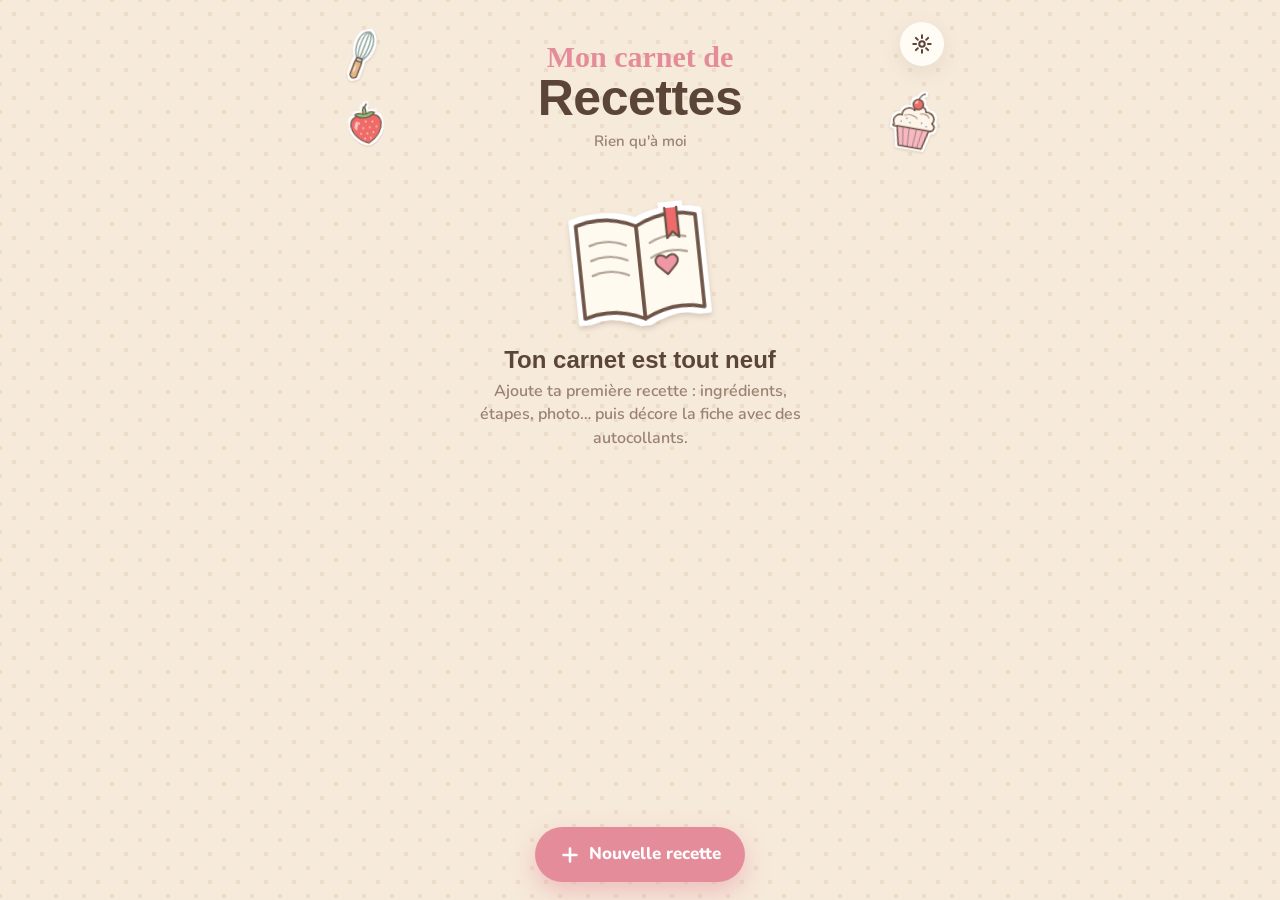
==== recettes/index.html @ 8bcc9b15 "Carnet de recettes : nouvelle appli avec fiches à décorer d'autocollants et export PNG - Appli sépar" ====
<!doctype html>
<html lang="fr">
<head>
  <meta charset="utf-8">
  <meta name="viewport" content="width=device-width, initial-scale=1, maximum-scale=1, user-scalable=no, viewport-fit=cover">
  <title>Mes recettes</title>
  <meta name="description" content="Mon carnet de recettes personnel, à décorer d'autocollants et à partager.">
  <meta name="theme-color" content="#F6EADB">
  <meta name="color-scheme" content="light">
  <meta name="apple-mobile-web-app-capable" content="yes">
  <meta name="mobile-web-app-capable" content="yes">
  <meta name="apple-mobile-web-app-status-bar-style" content="default">
  <meta name="apple-mobile-web-app-title" content="Recettes">
  <link rel="manifest" href="manifest.json">
  <link rel="icon" type="image/png" sizes="192x192" href="icons/icon-192.png">
  <link rel="apple-touch-icon" href="icons/apple-touch-icon.png">
  <link rel="preload" href="fonts/fredoka.woff2" as="font" type="font/woff2" crossorigin>
  <link rel="preload" href="fonts/nunito.woff2" as="font" type="font/woff2" crossorigin>
  <link rel="stylesheet" href="styles.css">
</head>
<body>
  <main id="screen" class="screen"></main>

  <div id="sheet-backdrop" class="sheet-backdrop" hidden></div>
  <section id="sheet" class="sheet" role="dialog" aria-modal="true" hidden></section>
  <div id="toast" class="toast" role="status" hidden></div>

  <script src="stickers.js"></script>
  <script src="card.js"></script>
  <script src="app.js"></script>
</body>
</html>
---- recettes/styles.css ----
@font-face { font-family: "Fredoka"; src: url("fonts/fredoka.woff2") format("woff2"); font-weight: 300 700; font-display: swap; }
@font-face { font-family: "Caveat"; src: url("fonts/caveat.woff2") format("woff2"); font-weight: 400 700; font-display: swap; }
@font-face { font-family: "Nunito"; src: url("fonts/nunito.woff2") format("woff2"); font-weight: 200 1000; font-display: swap; }

:root {
  --bg: #F6EADB;
  --dot: #EDDCC6;
  --paper: #FFFCF6;
  --ink: #5B4438;
  --muted: #9A8172;
  --line: #EEDFCD;
  --pink: #E58C9A;
  --pink-soft: #FBE3E6;
  --sage: #9DBA8A;
  --butter: #F9E08E;
  --danger: #D9534F;
  --radius: 22px;
  --shadow: 0 6px 20px rgba(110, 84, 70, .10);
  --safe-b: env(safe-area-inset-bottom, 0px);
  --safe-t: env(safe-area-inset-top, 0px);
}

* { box-sizing: border-box; -webkit-tap-highlight-color: transparent; }
html { -webkit-text-size-adjust: 100%; }
body {
  margin: 0; min-height: 100vh; color: var(--ink);
  font: 600 16px/1.45 Nunito, system-ui, sans-serif;
  background-color: var(--bg);
  background-image: radial-gradient(var(--dot) 2.2px, transparent 2.6px), radial-gradient(var(--dot) 2.2px, transparent 2.6px);
  background-size: 28px 28px; background-position: 0 0, 14px 14px;
  overscroll-behavior-y: none;
}
button, input, select, textarea { font: inherit; color: inherit; }
button { cursor: pointer; }
a { color: inherit; text-decoration: none; }
svg { display: block; }
.screen { max-width: 640px; margin: 0 auto; padding: calc(var(--safe-t) + 8px) 16px calc(var(--safe-b) + 110px); }

/* ---------- boutons ---------- */
.icon-btn {
  width: 44px; height: 44px; border-radius: 50%; border: 0; background: var(--paper);
  display: grid; place-items: center; box-shadow: var(--shadow); flex: none;
}
.icon-btn svg, .btn svg, .act svg, .fab svg, .pill svg, .row-btns svg, .deco-tools svg, .round svg {
  width: 22px; height: 22px; fill: none; stroke: currentColor; stroke-width: 2.2; stroke-linecap: round; stroke-linejoin: round;
}
.icon-btn.ghost { visibility: hidden; }
.icon-btn.fav-on { color: var(--pink); }
.icon-btn.fav-on svg { fill: var(--pink); }

.btn {
  display: inline-flex; align-items: center; justify-content: center; gap: 8px;
  padding: 12px 18px; border-radius: 999px; border: 2px solid var(--line); background: var(--paper);
  font-weight: 800; color: var(--ink);
}
.btn.small { padding: 8px 14px; font-size: 15px; }
.btn.small svg { width: 18px; height: 18px; }
.btn.primary { background: var(--pink); border-color: var(--pink); color: #fff; box-shadow: 0 6px 16px rgba(229, 140, 154, .35); }
.btn.big { width: 100%; padding: 15px 20px; font-size: 17px; }
.btn.ghost { border-style: dashed; background: transparent; }
.btn.danger-ghost { width: 100%; background: transparent; border: 2px dashed #EBC2BC; color: var(--danger); margin-top: 6px; }
.btn:disabled { opacity: .5; }

/* ---------- accueil ---------- */
.hero { position: relative; text-align: center; padding: 34px 0 18px; }
.hero-small { margin: 0; font: 700 30px/1 Caveat, cursive; color: var(--pink); }
.hero-title { margin: 0; font: 600 50px/1.05 Fredoka, sans-serif; letter-spacing: -.5px; }
.hero-count { margin: 6px 0 0; color: var(--muted); font-size: 15px; }
.hero-stk { position: absolute; width: 74px; pointer-events: none; }
.hero-stk.s1 { left: -4px; top: 18px; transform: rotate(-14deg); width: 58px; }
.hero-stk.s2 { right: -2px; top: 82px; transform: rotate(10deg); width: 64px; }
.hero-stk.s3 { left: 6px; top: 92px; transform: rotate(-8deg); width: 48px; }
.hero-gear { position: absolute; right: 0; top: 14px; }

.search {
  display: flex; align-items: center; gap: 10px; background: var(--paper); border-radius: 999px;
  padding: 0 18px; box-shadow: var(--shadow); margin: 6px 0 12px;
}
.search svg { width: 20px; height: 20px; fill: none; stroke: var(--muted); stroke-width: 2.2; stroke-linecap: round; flex: none; }
.search input[type=search] { flex: 1; border: 0; background: transparent; outline: 0; padding: 14px 0; font-size: 16px; min-width: 0; border-radius: 0; -webkit-appearance: none; appearance: none; }

.chips { display: flex; gap: 8px; overflow-x: auto; padding: 2px 16px 10px; margin: 0 -16px; scrollbar-width: none; }
.chips::-webkit-scrollbar { display: none; }
.chip { flex: none; border: 2px solid var(--line); background: var(--paper); padding: 7px 15px; border-radius: 999px; font-weight: 800; font-size: 14px; color: var(--muted); }
.chip.on { background: var(--ink); border-color: var(--ink); color: #fff; }

.grid { display: grid; grid-template-columns: 1fr 1fr; gap: 14px; margin-top: 6px; }
@media (min-width: 560px) { .grid { grid-template-columns: 1fr 1fr 1fr; } }
.grid-empty { grid-column: 1 / -1; text-align: center; color: var(--muted); padding: 30px 0; }
.rcard { position: relative; background: var(--paper); border-radius: var(--radius); box-shadow: var(--shadow); overflow: visible; display: flex; flex-direction: column; transition: transform .15s; }
.rcard:active { transform: scale(.97); }
.thumb { aspect-ratio: 1 / 1; border-radius: var(--radius) var(--radius) 0 0; overflow: hidden; background: var(--tbg);
  background-image: radial-gradient(rgba(255, 255, 255, .55) 2px, transparent 2.4px); background-size: 16px 16px; display: grid; place-items: center; }
.thumb img { width: 100%; height: 100%; object-fit: cover; }
.thumb-stk { width: 64%; transform: rotate(-6deg); }
.mini-stk { position: absolute; width: 46px; top: -10px; right: -8px; transform: rotate(12deg); }
.fav-dot { position: absolute; top: 8px; left: 8px; width: 30px; height: 30px; border-radius: 50%; background: rgba(255, 255, 255, .92); display: grid; place-items: center; }
.fav-dot svg { width: 17px; height: 17px; fill: var(--pink); stroke: var(--pink); stroke-width: 2; }
.rbody { padding: 10px 12px 13px; }
.rbody h3 { margin: 0; font: 600 16.5px/1.2 Fredoka, sans-serif; display: -webkit-box; -webkit-line-clamp: 2; -webkit-box-orient: vertical; overflow: hidden; }
.rbody p { margin: 5px 0 0; font-size: 13px; color: var(--muted); display: flex; align-items: center; gap: 4px; flex-wrap: wrap; }
.rbody p svg { width: 14px; height: 14px; fill: none; stroke: currentColor; stroke-width: 2.4; stroke-linecap: round; }

.empty { text-align: center; padding: 20px 10px 0; }
.empty-stk { width: 150px; margin: 0 auto 6px; transform: rotate(-6deg); }
.empty h2 { font: 600 24px Fredoka, sans-serif; margin: 6px 0; }
.empty p { color: var(--muted); max-width: 330px; margin: 0 auto; }

.fab-wrap { position: fixed; left: 0; right: 0; bottom: calc(var(--safe-b) + 18px); display: flex; justify-content: center; pointer-events: none; z-index: 5; }
.fab { pointer-events: auto; display: inline-flex; align-items: center; gap: 8px; background: var(--pink); color: #fff; padding: 15px 24px; border-radius: 999px; font-weight: 800; font-size: 17px; box-shadow: 0 10px 24px rgba(229, 140, 154, .45); }
.fab svg { stroke-width: 2.8; }

/* ---------- barre du haut ---------- */
.topbar { display: flex; align-items: center; gap: 8px; padding: 8px 0 14px; position: sticky; top: 0; z-index: 4; }
.topbar::before { content: ""; position: absolute; inset: calc(-1 * var(--safe-t) - 8px) -16px 0; background: linear-gradient(var(--bg) 70%, transparent); z-index: -1; }
.topbar-title { flex: 1; text-align: center; font: 600 18px Fredoka, sans-serif; white-space: nowrap; overflow: hidden; text-overflow: ellipsis; }

/* ---------- fiche ---------- */
.stage-wrap { margin: 0 -6px; }
.stage { position: relative; width: 100%; aspect-ratio: 1080 / 2400; border-radius: 26px; }
.fiche { width: 100%; height: 100%; display: block; border-radius: 26px; -webkit-touch-callout: default; }
.fiche:not([src]) { visibility: hidden; }
.fiche-loading { position: absolute; inset: 0; display: grid; place-items: center; border-radius: 26px; background: rgba(255, 252, 246, .6); }
.fiche-loading span, .spinner { width: 36px; height: 36px; border-radius: 50%; border: 4px solid var(--pink-soft); border-top-color: var(--pink); animation: spin .8s linear infinite; }
@keyframes spin { to { transform: rotate(360deg); } }
.layer { position: absolute; inset: 0; pointer-events: none; overflow: visible; }
.stk { position: absolute; aspect-ratio: 1 / 1; pointer-events: none; }
.stk svg { width: 100%; height: 100%; overflow: visible; }
.stage.deco .layer { pointer-events: auto; touch-action: pan-y; }
.stage.deco .stk { pointer-events: auto; touch-action: none; }
.stage.deco .stk.sel::after { content: ""; position: absolute; inset: -4%; border: 2.5px dashed var(--pink); border-radius: 18px; }

.actionbar {
  position: fixed; left: 50%; transform: translateX(-50%); bottom: calc(var(--safe-b) + 14px); z-index: 5;
  display: flex; gap: 6px; padding: 6px; background: var(--paper); border-radius: 999px; box-shadow: 0 10px 30px rgba(110, 84, 70, .22);
}
.act { display: flex; flex-direction: column; align-items: center; gap: 2px; border: 0; background: transparent; padding: 8px 16px; border-radius: 999px; font-size: 12.5px; font-weight: 800; color: var(--ink); }
.act.primary { background: var(--pink); color: #fff; padding: 8px 22px; }

/* ---------- panneau d'autocollants ---------- */
.deco-panel {
  position: fixed; left: 0; right: 0; bottom: 0; z-index: 6; background: var(--paper);
  border-radius: 26px 26px 0 0; box-shadow: 0 -10px 30px rgba(110, 84, 70, .18);
  padding: 10px 12px calc(var(--safe-b) + 8px); max-width: 640px; margin: 0 auto;
}
.deco-tools { position: absolute; left: 50%; bottom: calc(100% + 10px); transform: translate(-50%, 10px); opacity: 0; pointer-events: none;
  display: flex; gap: 2px; padding: 5px; background: var(--ink); border-radius: 999px; transition: .18s; box-shadow: 0 8px 20px rgba(0, 0, 0, .2); }
.deco-tools.show { opacity: 1; transform: translate(-50%, 0); pointer-events: auto; }
.deco-tools button { width: 38px; height: 38px; border: 0; border-radius: 50%; background: transparent; color: #fff; display: grid; place-items: center; }
.deco-tools button:active { background: rgba(255, 255, 255, .15); }
.deco-tools button.danger { color: #FFB4AE; }
.deco-tools svg { width: 20px; height: 20px; }
.deco-head { display: flex; align-items: center; gap: 8px; }
.deco-tabs { flex: 1; display: flex; gap: 6px; overflow-x: auto; scrollbar-width: none; padding: 2px 0 8px; }
.deco-tabs::-webkit-scrollbar { display: none; }
.deco-tabs button { flex: none; border: 0; background: var(--bg); padding: 7px 13px; border-radius: 999px; font-weight: 800; font-size: 13.5px; color: var(--muted); }
.deco-tabs button.on { background: var(--pink); color: #fff; }
.deco-done { flex: none; display: flex; align-items: center; gap: 4px; border: 0; background: var(--ink); color: #fff; padding: 7px 13px 7px 10px; border-radius: 999px; font-weight: 800; font-size: 13.5px; margin-bottom: 8px; }
.deco-done svg { width: 18px; height: 18px; fill: none; stroke: currentColor; stroke-width: 2.8; stroke-linecap: round; stroke-linejoin: round; }
.deco-grid { display: grid; grid-template-columns: repeat(5, 1fr); gap: 4px; height: min(31vh, 250px); overflow-y: auto; padding: 4px 2px; overscroll-behavior: contain; }
.deco-grid button { border: 0; background: transparent; padding: 6px; border-radius: 14px; aspect-ratio: 1 / 1; }
.deco-grid button:active { background: var(--bg); transform: scale(.92); }
.deco-grid svg { width: 100%; height: 100%; overflow: visible; }
.deco-hint { margin: 4px 0 0; font-size: 12px; color: var(--muted); text-align: center; }

/* ---------- formulaire ---------- */
.form { display: flex; flex-direction: column; gap: 14px; }
.card { background: var(--paper); border-radius: var(--radius); box-shadow: var(--shadow); padding: 16px; }
.card-title { margin: 0 0 12px; font: 600 20px Fredoka, sans-serif; }
.field { display: flex; flex-direction: column; gap: 5px; margin-bottom: 12px; min-width: 0; }
.field:last-child { margin-bottom: 0; }
.field > span { font-size: 13.5px; font-weight: 800; color: var(--muted); }
.field i { font-style: normal; font-weight: 600; }
input:not([type=file]), select, textarea {
  width: 100%; border: 2px solid var(--line); background: #fff; border-radius: 14px; padding: 11px 13px; font-size: 16px; font-weight: 700; outline: 0; min-width: 0;
}
input:focus, select:focus, textarea:focus { border-color: var(--pink); }
textarea { resize: none; line-height: 1.4; }
select { -webkit-appearance: none; appearance: none; background-image: linear-gradient(45deg, transparent 50%, var(--muted) 50%), linear-gradient(135deg, var(--muted) 50%, transparent 50%); background-position: calc(100% - 17px) 52%, calc(100% - 12px) 52%; background-size: 5px 5px; background-repeat: no-repeat; padding-right: 28px; }
.row2 { display: grid; grid-template-columns: 1fr 1fr; gap: 0 10px; }
.row2 .field { margin-bottom: 12px; }
.suffix { display: flex; align-items: center; border: 2px solid var(--line); border-radius: 14px; background: #fff; overflow: hidden; }
.suffix:focus-within { border-color: var(--pink); }
.suffix input { border: 0; border-radius: 0; padding-right: 4px; }
.suffix em { font-style: normal; color: var(--muted); padding: 0 12px 0 2px; font-weight: 800; }
.suffix select { border: 0; border-left: 2px solid var(--line); border-radius: 0; width: auto; flex: none; padding: 11px 26px 11px 10px; background-color: #FFFAF3; background-position: calc(100% - 15px) 52%, calc(100% - 10px) 52%; }
.seg { display: flex; border: 2px solid var(--line); border-radius: 14px; overflow: hidden; background: #fff; }
.seg button { flex: 1; border: 0; background: transparent; padding: 11px 2px; font-size: 13px; font-weight: 800; color: var(--muted); }
.seg button.on { background: var(--pink); color: #fff; }
.hint { font-size: 13px; color: var(--muted); margin: 4px 0 0; }
.hint:empty { display: none; }

.photo-card { padding: 8px; }
.photo-drop { display: block; cursor: pointer; }
#photo-view img { width: 100%; aspect-ratio: 4 / 3; object-fit: cover; border-radius: 16px; display: block; }
#photo-view { position: relative; }
.photo-empty { aspect-ratio: 16 / 9; border: 2.5px dashed var(--line); border-radius: 16px; display: flex; flex-direction: column; align-items: center; justify-content: center; gap: 2px; color: var(--muted); }
.photo-empty svg { width: 76px; height: 76px; }
.photo-empty b { color: var(--ink); font-size: 16px; }
.photo-empty span { font-size: 13px; }
.photo-actions { position: absolute; right: 10px; bottom: 10px; display: flex; gap: 8px; }
.pill { display: inline-flex; align-items: center; gap: 6px; border: 0; background: rgba(255, 255, 255, .92); padding: 8px 12px; border-radius: 999px; font-weight: 800; font-size: 14px; }
.pill svg { width: 17px; height: 17px; }

.ing { display: grid; grid-template-columns: 58px 70px 1fr auto; gap: 6px; align-items: center; margin-bottom: 8px; }
.ing .row-btns { display: grid; grid-template-columns: 22px 26px; grid-template-rows: 19px 19px; }
.ing .row-btns button { width: 22px; height: 19px; }
.ing .row-btns button[data-m=del] { grid-column: 2; grid-row: 1 / 3; width: 26px; height: 38px; }
.ing .row-btns button[data-m=up] { grid-column: 1; grid-row: 1; }
.ing .row-btns button[data-m=down] { grid-column: 1; grid-row: 2; }
.ing .row-btns svg { width: 15px; height: 15px; }
.ing input, .ing select { padding: 10px 9px; font-size: 16px; border-radius: 12px; }
.ing select { padding-right: 22px; background-position: calc(100% - 13px) 52%, calc(100% - 8px) 52%; }
.ing.sec { grid-template-columns: 1fr auto; }
.ing.sec input { font: 700 21px Caveat, cursive; color: var(--pink); background: var(--pink-soft); border-color: transparent; }
@media (max-width: 370px) { .ing { grid-template-columns: 52px 64px 1fr auto; } }
.row-btns { display: flex; }
.row-btns button { width: 28px; height: 38px; border: 0; background: transparent; color: var(--muted); display: grid; place-items: center; padding: 0; }
.row-btns button:disabled { opacity: .25; }
.row-btns svg { width: 17px; height: 17px; }
.add-row { display: flex; flex-wrap: wrap; gap: 8px; margin-top: 4px; }
.step { display: grid; grid-template-columns: 30px 1fr auto; gap: 8px; align-items: start; margin-bottom: 10px; }
.step-n { width: 30px; height: 30px; border-radius: 50%; background: var(--pink); color: #fff; display: grid; place-items: center; font: 600 15px Fredoka, sans-serif; margin-top: 8px; }
.step textarea { min-height: 48px; }
.step .row-btns { flex-direction: column; }
.step .row-btns button { height: 26px; }

.themes { display: grid; grid-template-columns: repeat(3, 1fr); gap: 8px; }
.themes button { border: 2px solid var(--line); background: #fff; border-radius: 14px; padding: 8px; display: flex; align-items: center; gap: 8px; font-weight: 800; font-size: 14px; }
.themes button span { width: 26px; height: 26px; border-radius: 50%; background: linear-gradient(135deg, var(--a) 50%, var(--b) 50%); flex: none; border: 2px solid #fff; box-shadow: 0 0 0 1px var(--line); }
.themes button.on { border-color: var(--pink); background: var(--pink-soft); }

.save-bar { position: sticky; bottom: calc(var(--safe-b) + 12px); z-index: 3; margin-top: 4px; }

/* ---------- feuille modale ---------- */
.sheet-backdrop { position: fixed; inset: 0; background: rgba(60, 40, 30, .35); z-index: 20; opacity: 0; transition: opacity .25s; }
.sheet-backdrop.open { opacity: 1; }
.sheet {
  position: fixed; left: 0; right: 0; bottom: 0; z-index: 21; max-width: 640px; margin: 0 auto;
  background: var(--paper); border-radius: 28px 28px 0 0; padding: 8px 18px calc(var(--safe-b) + 18px);
  max-height: 92vh; overflow-y: auto; transform: translateY(100%); transition: transform .26s cubic-bezier(.2, .8, .2, 1); overscroll-behavior: contain;
}
.sheet.open { transform: none; }
.sheet.full { top: 0; max-height: none; border-radius: 0; padding-top: calc(var(--safe-t) + 8px); }
.sheet-grip { width: 42px; height: 5px; border-radius: 3px; background: var(--line); margin: 2px auto 12px; }
.sheet.full .sheet-grip { display: none; }
.sheet-title { font: 600 22px Fredoka, sans-serif; margin: 0 0 12px; text-align: center; }
.sheet textarea { margin: 10px 0 14px; }

.share-preview { background: var(--bg); border-radius: 18px; padding: 12px; min-height: 180px; max-height: 48vh; overflow-y: auto; display: flex; flex-direction: column; align-items: center; justify-content: center; gap: 10px; color: var(--muted); }
.share-preview img { width: 100%; border-radius: 12px; display: block; -webkit-touch-callout: default; }
.share-btns { display: flex; flex-direction: column; gap: 10px; margin: 14px 0 6px; }
.share-btns .btn { width: 100%; }

.set-block { border-top: 2px dashed var(--line); margin-top: 16px; padding-top: 12px; }
.set-block h3 { margin: 0 0 4px; font: 600 18px Fredoka, sans-serif; }
.set-block .add-row { margin-top: 10px; }
.version { text-align: center; color: var(--muted); font-size: 12px; margin: 18px 0 0; }

/* ---------- en cuisine ---------- */
.cook-head { display: flex; align-items: center; gap: 10px; }
.cook-head h2 { flex: 1; margin: 0; font: 600 26px/1.15 Fredoka, sans-serif; }
.cook-awake { margin: 6px 0 0; font-size: 13px; color: var(--sage); }
.cook-serv { display: flex; align-items: center; gap: 12px; margin: 16px 0 4px; font-weight: 800; }
.cook-serv b { font: 600 26px Fredoka, sans-serif; min-width: 30px; text-align: center; }
.round { width: 40px; height: 40px; border-radius: 50%; border: 2px solid var(--line); background: #fff; display: grid; place-items: center; }
#cook h3 { font: 600 21px Fredoka, sans-serif; margin: 22px 0 8px; }
.cook-ings { list-style: none; padding: 0; margin: 0; }
.cook-ings li { display: flex; gap: 12px; align-items: center; padding: 11px 4px; border-bottom: 2px dashed var(--line); font-size: 18px; }
.cook-ings li.sec { font: 700 25px Caveat, cursive; color: var(--pink); border: 0; padding: 10px 0 0; }
.cook-ings .box { width: 26px; height: 26px; border-radius: 8px; border: 2.5px solid var(--line); flex: none; display: grid; place-items: center; }
.cook-ings .box svg { width: 16px; height: 16px; fill: none; stroke: #fff; stroke-width: 3; stroke-linecap: round; stroke-linejoin: round; opacity: 0; }
.cook-ings li.ok { color: var(--muted); text-decoration: line-through; }
.cook-ings li.ok .box { background: var(--sage); border-color: var(--sage); }
.cook-ings li.ok .box svg { opacity: 1; }
.cook-steps { list-style: none; padding: 0; margin: 0; }
.cook-steps li { display: flex; gap: 14px; padding: 12px 0; font-size: 19px; line-height: 1.5; }
.cook-steps .num { width: 36px; height: 36px; border-radius: 50%; background: var(--pink); color: #fff; flex: none; display: grid; place-items: center; font: 600 18px Fredoka, sans-serif; }
.cook-steps .num svg { width: 20px; height: 20px; fill: none; stroke: #fff; stroke-width: 3; stroke-linecap: round; stroke-linejoin: round; }
.cook-steps p { margin: 4px 0 0; }
.cook-steps li.ok { opacity: .45; }
.cook-steps li.ok .num { background: var(--sage); }
.cook-note { background: #FCEFC0; border-radius: 16px; padding: 14px 16px; margin: 18px 0 10px; }
.cook-note p { margin: 4px 0 0; font: 700 23px/1.25 Caveat, cursive; }

/* ---------- toast ---------- */
.toast {
  position: fixed; left: 50%; bottom: calc(var(--safe-b) + 104px); transform: translate(-50%, 20px); z-index: 30;
  background: var(--ink); color: #fff; padding: 11px 18px; border-radius: 999px; font-weight: 800; font-size: 14.5px;
  opacity: 0; transition: .25s; max-width: calc(100vw - 32px); text-align: center;
}
.toast.show { opacity: 1; transform: translate(-50%, 0); }

.search input[type=search] { border: 0; background: transparent; padding: 14px 0; border-radius: 0; }
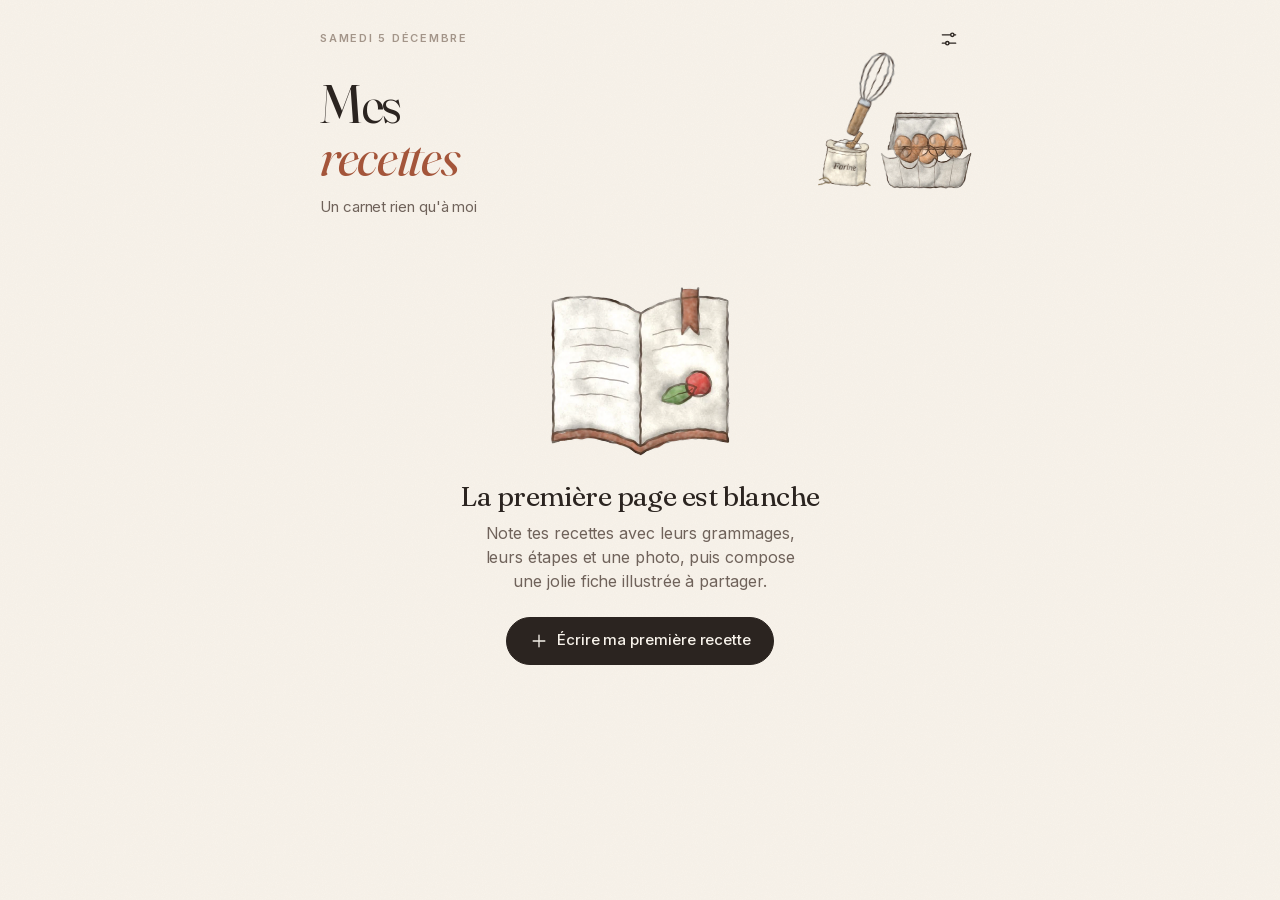
==== commit e569fb51: "Carnet de recettes v2 : refonte esthétique avec illustrations aquarelle - 79 illustrations façon aqu" ====
--- a/recettes/index.html
+++ b/recettes/index.html
@@ -3,9 +3,9 @@
 <head>
   <meta charset="utf-8">
   <meta name="viewport" content="width=device-width, initial-scale=1, maximum-scale=1, user-scalable=no, viewport-fit=cover">
-  <title>Mes recettes</title>
-  <meta name="description" content="Mon carnet de recettes personnel, à décorer d'autocollants et à partager.">
-  <meta name="theme-color" content="#F6EADB">
+  <title>Carnet de recettes</title>
+  <meta name="description" content="Mon carnet de recettes personnel, illustré à l'aquarelle.">
+  <meta name="theme-color" content="#F7F2EA">
   <meta name="color-scheme" content="light">
   <meta name="apple-mobile-web-app-capable" content="yes">
   <meta name="mobile-web-app-capable" content="yes">
@@ -14,8 +14,8 @@
   <link rel="manifest" href="manifest.json">
   <link rel="icon" type="image/png" sizes="192x192" href="icons/icon-192.png">
   <link rel="apple-touch-icon" href="icons/apple-touch-icon.png">
-  <link rel="preload" href="fonts/fredoka.woff2" as="font" type="font/woff2" crossorigin>
-  <link rel="preload" href="fonts/nunito.woff2" as="font" type="font/woff2" crossorigin>
+  <link rel="preload" href="fonts/fraunces.woff2" as="font" type="font/woff2" crossorigin>
+  <link rel="preload" href="fonts/inter.woff2" as="font" type="font/woff2" crossorigin>
   <link rel="stylesheet" href="styles.css">
 </head>
 <body>
@@ -25,7 +25,7 @@
   <section id="sheet" class="sheet" role="dialog" aria-modal="true" hidden></section>
   <div id="toast" class="toast" role="status" hidden></div>
 
-  <script src="stickers.js"></script>
+  <script src="illus.js"></script>
   <script src="card.js"></script>
   <script src="app.js"></script>
 </body>
--- a/recettes/styles.css
+++ b/recettes/styles.css
@@ -1,21 +1,23 @@
-@font-face { font-family: "Fredoka"; src: url("fonts/fredoka.woff2") format("woff2"); font-weight: 300 700; font-display: swap; }
-@font-face { font-family: "Caveat"; src: url("fonts/caveat.woff2") format("woff2"); font-weight: 400 700; font-display: swap; }
-@font-face { font-family: "Nunito"; src: url("fonts/nunito.woff2") format("woff2"); font-weight: 200 1000; font-display: swap; }
+@font-face { font-family: "Fraunces"; src: url("fonts/fraunces.woff2") format("woff2"); font-weight: 100 900; font-style: normal; font-display: swap; }
+@font-face { font-family: "Fraunces Italic"; src: url("fonts/fraunces-italic.woff2") format("woff2"); font-weight: 100 900; font-style: italic; font-display: swap; }
+@font-face { font-family: "Inter"; src: url("fonts/inter.woff2") format("woff2"); font-weight: 100 900; font-display: swap; }
 
 :root {
-  --bg: #F6EADB;
-  --dot: #EDDCC6;
-  --paper: #FFFCF6;
-  --ink: #5B4438;
-  --muted: #9A8172;
-  --line: #EEDFCD;
-  --pink: #E58C9A;
-  --pink-soft: #FBE3E6;
-  --sage: #9DBA8A;
-  --butter: #F9E08E;
-  --danger: #D9534F;
-  --radius: 22px;
-  --shadow: 0 6px 20px rgba(110, 84, 70, .10);
+  --paper: #F7F2EA;
+  --paper-2: #EFE7DA;
+  --card: #FCF9F4;
+  --ink: #2B2420;
+  --ink-2: #6F625A;
+  --ink-3: #A39589;
+  --line: #E3D8C9;
+  --accent: #A4553A;
+  --accent-soft: #F1E2D8;
+  --sage: #6F8162;
+  --serif: "Fraunces", Georgia, serif;
+  --serif-i: "Fraunces Italic", "Fraunces", Georgia, serif;
+  --sans: "Inter", -apple-system, system-ui, sans-serif;
+  --r: 18px;
+  --shadow: 0 1px 2px rgba(60, 40, 25, .05), 0 8px 24px rgba(60, 40, 25, .07);
   --safe-b: env(safe-area-inset-bottom, 0px);
   --safe-t: env(safe-area-inset-top, 0px);
 }
@@ -23,272 +25,269 @@
 * { box-sizing: border-box; -webkit-tap-highlight-color: transparent; }
 html { -webkit-text-size-adjust: 100%; }
 body {
-  margin: 0; min-height: 100vh; color: var(--ink);
-  font: 600 16px/1.45 Nunito, system-ui, sans-serif;
-  background-color: var(--bg);
-  background-image: radial-gradient(var(--dot) 2.2px, transparent 2.6px), radial-gradient(var(--dot) 2.2px, transparent 2.6px);
-  background-size: 28px 28px; background-position: 0 0, 14px 14px;
-  overscroll-behavior-y: none;
-}
-button, input, select, textarea { font: inherit; color: inherit; }
-button { cursor: pointer; }
+  margin: 0; min-height: 100vh; color: var(--ink); background: var(--paper);
+  font: 400 16px/1.5 var(--sans); letter-spacing: -.005em;
+  -webkit-font-smoothing: antialiased; overscroll-behavior-y: none;
+}
+body::before { /* grain du papier */
+  content: ""; position: fixed; inset: 0; pointer-events: none; z-index: 0; opacity: .5;
+  background-image: url("data:image/svg+xml,%3Csvg xmlns='http://www.w3.org/2000/svg' width='160' height='160'%3E%3Cfilter id='n'%3E%3CfeTurbulence type='fractalNoise' baseFrequency='.9' numOctaves='2' stitchTiles='stitch'/%3E%3CfeColorMatrix values='0 0 0 0 .4 0 0 0 0 .3 0 0 0 0 .2 0 0 0 .06 0'/%3E%3C/filter%3E%3Crect width='160' height='160' filter='url(%23n)'/%3E%3C/svg%3E");
+}
+button, input, select, textarea { font: inherit; color: inherit; letter-spacing: inherit; }
+button { cursor: pointer; background: none; border: 0; padding: 0; }
 a { color: inherit; text-decoration: none; }
 svg { display: block; }
-.screen { max-width: 640px; margin: 0 auto; padding: calc(var(--safe-t) + 8px) 16px calc(var(--safe-b) + 110px); }
-
-/* ---------- boutons ---------- */
-.icon-btn {
-  width: 44px; height: 44px; border-radius: 50%; border: 0; background: var(--paper);
-  display: grid; place-items: center; box-shadow: var(--shadow); flex: none;
-}
-.icon-btn svg, .btn svg, .act svg, .fab svg, .pill svg, .row-btns svg, .deco-tools svg, .round svg {
-  width: 22px; height: 22px; fill: none; stroke: currentColor; stroke-width: 2.2; stroke-linecap: round; stroke-linejoin: round;
-}
-.icon-btn.ghost { visibility: hidden; }
-.icon-btn.fav-on { color: var(--pink); }
-.icon-btn.fav-on svg { fill: var(--pink); }
-
-.btn {
-  display: inline-flex; align-items: center; justify-content: center; gap: 8px;
-  padding: 12px 18px; border-radius: 999px; border: 2px solid var(--line); background: var(--paper);
-  font-weight: 800; color: var(--ink);
-}
-.btn.small { padding: 8px 14px; font-size: 15px; }
-.btn.small svg { width: 18px; height: 18px; }
-.btn.primary { background: var(--pink); border-color: var(--pink); color: #fff; box-shadow: 0 6px 16px rgba(229, 140, 154, .35); }
-.btn.big { width: 100%; padding: 15px 20px; font-size: 17px; }
-.btn.ghost { border-style: dashed; background: transparent; }
-.btn.danger-ghost { width: 100%; background: transparent; border: 2px dashed #EBC2BC; color: var(--danger); margin-top: 6px; }
-.btn:disabled { opacity: .5; }
+.screen { position: relative; z-index: 1; max-width: 680px; margin: 0 auto; padding: calc(var(--safe-t) + 12px) 20px calc(var(--safe-b) + 120px); }
+[hidden] { display: none !important; }
+
+.overline { font: 600 11px/1.2 var(--sans); letter-spacing: .16em; text-transform: uppercase; color: var(--ink-3); }
+.overline.accent { color: var(--accent); }
+.ill { display: block; width: 100%; height: auto; mix-blend-mode: multiply; user-select: none; -webkit-user-select: none; -webkit-user-drag: none; pointer-events: none; }
+
+/* ---------- icônes & boutons ---------- */
+.icon-btn { width: 42px; height: 42px; border-radius: 50%; display: grid; place-items: center; flex: none; background: var(--card); box-shadow: var(--shadow); }
+.icon-btn.plain { background: transparent; box-shadow: none; }
+.icon-btn.glass { background: rgba(252, 249, 244, .78); -webkit-backdrop-filter: blur(14px) saturate(1.4); backdrop-filter: blur(14px) saturate(1.4); box-shadow: none; }
+.icon-btn svg, .btn svg, .dock-btn svg, .chip-btn svg, .pill svg, .row-btns svg, .tools svg, .stepper svg, .fab svg, .search svg {
+  width: 20px; height: 20px; fill: none; stroke: currentColor; stroke-width: 1.6; stroke-linecap: round; stroke-linejoin: round;
+}
+.icon-btn.fav-on { color: var(--accent); }
+.icon-btn.fav-on svg { fill: var(--accent); }
+
+.btn { display: inline-flex; align-items: center; justify-content: center; gap: 8px; height: 48px; padding: 0 22px; border-radius: 999px; border: 1px solid var(--line); background: var(--card); font-weight: 500; font-size: 15px; }
+.btn.small { height: 38px; padding: 0 16px; font-size: 14px; }
+.btn.small svg { width: 17px; height: 17px; }
+.btn.primary, .btn.dark { background: var(--ink); border-color: var(--ink); color: var(--paper); }
+.btn.ghost { background: transparent; }
+.btn.wide { width: 100%; }
+.btn.danger-ghost { width: 100%; background: transparent; color: #A0473B; border-color: #E8CFC8; margin-top: 8px; }
+.btn:disabled { opacity: .45; }
+.link { font-size: 16px; color: var(--ink-2); }
+.link.strong { color: var(--accent); font-weight: 600; }
 
 /* ---------- accueil ---------- */
-.hero { position: relative; text-align: center; padding: 34px 0 18px; }
-.hero-small { margin: 0; font: 700 30px/1 Caveat, cursive; color: var(--pink); }
-.hero-title { margin: 0; font: 600 50px/1.05 Fredoka, sans-serif; letter-spacing: -.5px; }
-.hero-count { margin: 6px 0 0; color: var(--muted); font-size: 15px; }
-.hero-stk { position: absolute; width: 74px; pointer-events: none; }
-.hero-stk.s1 { left: -4px; top: 18px; transform: rotate(-14deg); width: 58px; }
-.hero-stk.s2 { right: -2px; top: 82px; transform: rotate(10deg); width: 64px; }
-.hero-stk.s3 { left: 6px; top: 92px; transform: rotate(-8deg); width: 48px; }
-.hero-gear { position: absolute; right: 0; top: 14px; }
-
-.search {
-  display: flex; align-items: center; gap: 10px; background: var(--paper); border-radius: 999px;
-  padding: 0 18px; box-shadow: var(--shadow); margin: 6px 0 12px;
-}
-.search svg { width: 20px; height: 20px; fill: none; stroke: var(--muted); stroke-width: 2.2; stroke-linecap: round; flex: none; }
-.search input[type=search] { flex: 1; border: 0; background: transparent; outline: 0; padding: 14px 0; font-size: 16px; min-width: 0; border-radius: 0; -webkit-appearance: none; appearance: none; }
-
-.chips { display: flex; gap: 8px; overflow-x: auto; padding: 2px 16px 10px; margin: 0 -16px; scrollbar-width: none; }
-.chips::-webkit-scrollbar { display: none; }
-.chip { flex: none; border: 2px solid var(--line); background: var(--paper); padding: 7px 15px; border-radius: 999px; font-weight: 800; font-size: 14px; color: var(--muted); }
-.chip.on { background: var(--ink); border-color: var(--ink); color: #fff; }
-
-.grid { display: grid; grid-template-columns: 1fr 1fr; gap: 14px; margin-top: 6px; }
-@media (min-width: 560px) { .grid { grid-template-columns: 1fr 1fr 1fr; } }
-.grid-empty { grid-column: 1 / -1; text-align: center; color: var(--muted); padding: 30px 0; }
-.rcard { position: relative; background: var(--paper); border-radius: var(--radius); box-shadow: var(--shadow); overflow: visible; display: flex; flex-direction: column; transition: transform .15s; }
-.rcard:active { transform: scale(.97); }
-.thumb { aspect-ratio: 1 / 1; border-radius: var(--radius) var(--radius) 0 0; overflow: hidden; background: var(--tbg);
-  background-image: radial-gradient(rgba(255, 255, 255, .55) 2px, transparent 2.4px); background-size: 16px 16px; display: grid; place-items: center; }
-.thumb img { width: 100%; height: 100%; object-fit: cover; }
-.thumb-stk { width: 64%; transform: rotate(-6deg); }
-.mini-stk { position: absolute; width: 46px; top: -10px; right: -8px; transform: rotate(12deg); }
-.fav-dot { position: absolute; top: 8px; left: 8px; width: 30px; height: 30px; border-radius: 50%; background: rgba(255, 255, 255, .92); display: grid; place-items: center; }
-.fav-dot svg { width: 17px; height: 17px; fill: var(--pink); stroke: var(--pink); stroke-width: 2; }
-.rbody { padding: 10px 12px 13px; }
-.rbody h3 { margin: 0; font: 600 16.5px/1.2 Fredoka, sans-serif; display: -webkit-box; -webkit-line-clamp: 2; -webkit-box-orient: vertical; overflow: hidden; }
-.rbody p { margin: 5px 0 0; font-size: 13px; color: var(--muted); display: flex; align-items: center; gap: 4px; flex-wrap: wrap; }
-.rbody p svg { width: 14px; height: 14px; fill: none; stroke: currentColor; stroke-width: 2.4; stroke-linecap: round; }
-
-.empty { text-align: center; padding: 20px 10px 0; }
-.empty-stk { width: 150px; margin: 0 auto 6px; transform: rotate(-6deg); }
-.empty h2 { font: 600 24px Fredoka, sans-serif; margin: 6px 0; }
-.empty p { color: var(--muted); max-width: 330px; margin: 0 auto; }
-
-.fab-wrap { position: fixed; left: 0; right: 0; bottom: calc(var(--safe-b) + 18px); display: flex; justify-content: center; pointer-events: none; z-index: 5; }
-.fab { pointer-events: auto; display: inline-flex; align-items: center; gap: 8px; background: var(--pink); color: #fff; padding: 15px 24px; border-radius: 999px; font-weight: 800; font-size: 17px; box-shadow: 0 10px 24px rgba(229, 140, 154, .45); }
-.fab svg { stroke-width: 2.8; }
-
-/* ---------- barre du haut ---------- */
-.topbar { display: flex; align-items: center; gap: 8px; padding: 8px 0 14px; position: sticky; top: 0; z-index: 4; }
-.topbar::before { content: ""; position: absolute; inset: calc(-1 * var(--safe-t) - 8px) -16px 0; background: linear-gradient(var(--bg) 70%, transparent); z-index: -1; }
-.topbar-title { flex: 1; text-align: center; font: 600 18px Fredoka, sans-serif; white-space: nowrap; overflow: hidden; text-overflow: ellipsis; }
-
-/* ---------- fiche ---------- */
-.stage-wrap { margin: 0 -6px; }
-.stage { position: relative; width: 100%; aspect-ratio: 1080 / 2400; border-radius: 26px; }
-.fiche { width: 100%; height: 100%; display: block; border-radius: 26px; -webkit-touch-callout: default; }
+.home-head { position: relative; padding: 6px 0 22px; }
+.home-top { display: flex; align-items: center; justify-content: space-between; margin-right: -10px; }
+.display { position: relative; z-index: 1; margin: 18px 0 0; font: 400 54px/.98 var(--serif); letter-spacing: -.025em; font-variation-settings: "opsz" 144; }
+.display em { font-family: var(--serif-i); font-style: italic; color: var(--accent); }
+.lede { position: relative; z-index: 1; margin: 12px 0 0; color: var(--ink-2); font-size: 15px; }
+.home-art { position: absolute; right: -10px; top: 40px; width: 160px; height: 150px; pointer-events: none; }
+.home-art .ill { position: absolute; }
+.home-art .a1 { width: 84px; right: 58px; top: 0; transform: rotate(-8deg); }
+.home-art .a2 { width: 96px; right: -4px; top: 50px; }
+.home-art .a3 { width: 62px; right: 92px; top: 76px; transform: rotate(6deg); }
+@media (max-width: 360px) { .home-art { width: 130px; } .home-art .a2 { width: 80px; } }
+
+.search { display: flex; align-items: center; gap: 10px; height: 48px; padding: 0 16px; border-radius: 999px; background: var(--card); border: 1px solid var(--line); margin: 6px 0 14px; }
+.search svg { color: var(--ink-3); flex: none; }
+.search input { flex: 1; min-width: 0; border: 0; outline: 0; background: transparent; font-size: 16px; padding: 0; -webkit-appearance: none; appearance: none; }
+.search input::placeholder { color: var(--ink-3); }
+
+.tabs { display: flex; gap: 22px; overflow-x: auto; scrollbar-width: none; margin: 0 -20px 20px; padding: 0 20px; border-bottom: 1px solid var(--line); }
+.tabs::-webkit-scrollbar { display: none; }
+.tab { flex: none; padding: 10px 0 12px; font-size: 14.5px; color: var(--ink-3); position: relative; white-space: nowrap; }
+.tab.on { color: var(--ink); font-weight: 500; }
+.tab.on::after { content: ""; position: absolute; left: 0; right: 0; bottom: -1px; height: 2px; background: var(--ink); border-radius: 2px; }
+.tabs.small { gap: 18px; margin: 0 -16px 10px; padding: 0 16px; }
+.tabs.small .tab { font-size: 13.5px; padding: 8px 0 10px; }
+
+.feature { display: block; margin-bottom: 28px; }
+.feature-img { border-radius: var(--r); overflow: hidden; aspect-ratio: 4 / 3; background: var(--paper-2); }
+.feature-txt { padding: 14px 2px 0; }
+.feature-txt h2 { margin: 6px 0 0; font: 400 30px/1.1 var(--serif); letter-spacing: -.02em; }
+.feature-txt .sub { margin: 4px 0 0; font: italic 400 17px var(--serif-i); color: var(--ink-2); }
+.meta { margin: 6px 0 0; font-size: 12.5px; color: var(--ink-3); letter-spacing: .02em; }
+
+.grid { display: grid; grid-template-columns: 1fr 1fr; gap: 26px 16px; }
+@media (min-width: 600px) { .grid { grid-template-columns: repeat(3, 1fr); } }
+.rcard { display: block; }
+.rcard:active .rcard-img { transform: scale(.98); }
+.rcard-img { position: relative; aspect-ratio: 4 / 5; border-radius: 14px; overflow: hidden; background: var(--paper-2); transition: transform .2s; }
+.rcard h3 { margin: 10px 0 0; font: 400 18px/1.2 var(--serif); letter-spacing: -.01em; display: -webkit-box; -webkit-line-clamp: 2; -webkit-box-orient: vertical; overflow: hidden; }
+.cover { width: 100%; height: 100%; object-fit: cover; display: block; }
+.cover-ill { display: grid; place-items: center; background: var(--tint); }
+.cover-ill .ill { width: 72%; }
+.cover-ill .ill.big { width: 50%; }
+.fav-badge { position: absolute; top: 10px; right: 10px; width: 30px; height: 30px; border-radius: 50%; display: grid; place-items: center; background: rgba(252, 249, 244, .85); -webkit-backdrop-filter: blur(8px); backdrop-filter: blur(8px); }
+.fav-badge svg { width: 15px; height: 15px; fill: var(--accent); stroke: var(--accent); stroke-width: 1.6; }
+.none { color: var(--ink-3); text-align: center; padding: 40px 10px; font-size: 15px; }
+
+.empty { text-align: center; padding: 36px 8px 0; }
+.empty-art { width: 190px; margin: 0 auto; }
+.empty h2 { font: 400 28px/1.15 var(--serif); letter-spacing: -.02em; margin: 14px 0 8px; }
+.empty p { color: var(--ink-2); max-width: 340px; margin: 0 auto 24px; }
+
+.fab { position: fixed; z-index: 5; right: max(20px, calc(50vw - 320px)); bottom: calc(var(--safe-b) + 22px); width: 60px; height: 60px; border-radius: 50%; display: grid; place-items: center; background: var(--ink); color: var(--paper); box-shadow: 0 10px 28px rgba(43, 36, 32, .3); }
+.fab svg { width: 26px; height: 26px; stroke-width: 1.8; }
+
+/* ---------- recette ---------- */
+body[data-view="r"] .screen { padding-top: 0; }
+.r-hero { position: relative; margin: 0 -20px; height: min(56vh, 460px); overflow: hidden; background: var(--paper-2); }
+.r-hero > img { width: 100%; height: 100%; object-fit: cover; display: block; }
+.r-hero.no-photo { height: min(40vh, 320px); background: var(--tint); display: grid; place-items: center; }
+.r-hero .hero-ill { width: 52%; max-width: 240px; margin-top: 24px; }
+.r-hero-bar { position: absolute; left: 0; right: 0; top: 0; padding: calc(var(--safe-t) + 12px) 16px 0; display: flex; gap: 10px; }
+.grow { flex: 1; }
+.r-body { position: relative; margin: -26px -20px 0; padding: 30px 22px 0; background: var(--paper); border-radius: 26px 26px 0 0; }
+.r-title { margin: 10px 0 0; font: 400 38px/1.05 var(--serif); letter-spacing: -.025em; font-variation-settings: "opsz" 144; }
+.r-sub { margin: 8px 0 0; font: italic 400 19px/1.35 var(--serif-i); color: var(--ink-2); }
+.r-info { display: grid; grid-template-columns: repeat(auto-fit, minmax(70px, 1fr)); margin: 24px 0 0; padding: 16px 0; border-top: 1px solid var(--line); border-bottom: 1px solid var(--line); }
+.r-info div { text-align: center; padding: 0 4px; }
+.r-info div + div { border-left: 1px solid var(--line); }
+.r-info dt { font: 600 10px var(--sans); letter-spacing: .14em; text-transform: uppercase; color: var(--ink-3); }
+.r-info dd { margin: 4px 0 0; font: 400 19px var(--serif); }
+.r-sec { margin-top: 34px; }
+.r-sec-head { display: flex; align-items: center; justify-content: space-between; margin-bottom: 10px; }
+.r-sec h2 { margin: 0; font: italic 400 27px var(--serif-i); letter-spacing: -.01em; }
+.stepper { display: flex; align-items: center; gap: 4px; border: 1px solid var(--line); border-radius: 999px; padding: 3px; background: var(--card); }
+.stepper button { width: 32px; height: 32px; border-radius: 50%; display: grid; place-items: center; }
+.stepper button:active { background: var(--paper-2); }
+.stepper svg { width: 16px; height: 16px; }
+.stepper span { min-width: 64px; text-align: center; font-size: 14px; font-weight: 500; }
+.ings { list-style: none; margin: 0; padding: 0; }
+.ings li { display: flex; align-items: baseline; gap: 12px; padding: 13px 0; border-bottom: 1px solid var(--line); font-size: 16.5px; transition: opacity .2s; cursor: pointer; }
+.ings li.sec { border: 0; padding: 22px 0 2px; font: 600 11px var(--sans); letter-spacing: .16em; text-transform: uppercase; color: var(--accent); cursor: default; }
+.ings .box { width: 20px; height: 20px; border: 1.5px solid var(--ink-3); border-radius: 6px; flex: none; align-self: center; display: grid; place-items: center; transition: .15s; }
+.ings .box svg { width: 13px; height: 13px; fill: none; stroke: var(--paper); stroke-width: 2.4; stroke-linecap: round; stroke-linejoin: round; opacity: 0; }
+.ings .q { font-weight: 600; white-space: nowrap; min-width: 62px; }
+.ings li.ok { opacity: .4; }
+.ings li.ok .n, .ings li.ok .q { text-decoration: line-through; }
+.ings li.ok .box { background: var(--sage); border-color: var(--sage); }
+.ings li.ok .box svg { opacity: 1; }
+.steps { list-style: none; margin: 0; padding: 0; }
+.steps li { display: grid; grid-template-columns: 44px 1fr; gap: 6px; padding: 14px 0; border-bottom: 1px solid var(--line); transition: opacity .2s; cursor: pointer; }
+.steps li:last-child { border-bottom: 0; }
+.steps .num { font: 400 22px/1.3 var(--serif); color: var(--accent); }
+.steps p { margin: 0; font-size: 17px; line-height: 1.6; }
+.steps li.ok { opacity: .35; }
+.r-note { margin: 30px 0 0; padding: 18px 20px; background: var(--accent-soft); border-radius: 14px; }
+.r-note p { margin: 8px 0 0; font: italic 400 19px/1.45 var(--serif-i); }
+.r-foot { margin: 28px 0 0; text-align: center; font-size: 13px; color: var(--ink-3); }
+
+.dock { position: fixed; z-index: 5; left: 50%; transform: translateX(-50%); bottom: calc(var(--safe-b) + 16px); display: flex; gap: 6px; padding: 6px; border-radius: 999px; background: rgba(252, 249, 244, .86); -webkit-backdrop-filter: blur(18px) saturate(1.5); backdrop-filter: blur(18px) saturate(1.5); box-shadow: 0 10px 34px rgba(60, 40, 25, .16); border: 1px solid rgba(227, 216, 201, .8); }
+.dock-btn { display: flex; align-items: center; gap: 8px; height: 46px; padding: 0 18px; border-radius: 999px; font-size: 14.5px; font-weight: 500; white-space: nowrap; }
+.dock-btn.primary { background: var(--ink); color: var(--paper); }
+.dock-btn[aria-pressed="true"] { background: #F3E7C9; color: #7A5A1E; }
+
+/* ---------- atelier ---------- */
+body[data-view="fiche"] { background: var(--paper-2); }
+body[data-view="fiche"] .screen { padding-top: 0; padding-bottom: calc(var(--safe-b) + 300px); }
+.studio-bar { position: sticky; top: 0; z-index: 4; display: flex; align-items: center; gap: 8px; margin: 0 -20px 14px; padding: calc(var(--safe-t) + 8px) 16px 10px 8px; background: rgba(239, 231, 218, .9); -webkit-backdrop-filter: blur(14px); backdrop-filter: blur(14px); }
+.studio-title { flex: 1; min-width: 0; display: flex; flex-direction: column; }
+.studio-title b { font: 400 17px var(--serif); white-space: nowrap; overflow: hidden; text-overflow: ellipsis; }
+.stage-wrap { margin: 0 -4px; }
+.stage { position: relative; width: 100%; aspect-ratio: 1080 / 2400; border-radius: 6px; box-shadow: 0 2px 4px rgba(60, 40, 25, .06), 0 18px 40px rgba(60, 40, 25, .14); background: var(--paper); }
+.fiche { width: 100%; height: 100%; display: block; border-radius: 6px; }
 .fiche:not([src]) { visibility: hidden; }
-.fiche-loading { position: absolute; inset: 0; display: grid; place-items: center; border-radius: 26px; background: rgba(255, 252, 246, .6); }
-.fiche-loading span, .spinner { width: 36px; height: 36px; border-radius: 50%; border: 4px solid var(--pink-soft); border-top-color: var(--pink); animation: spin .8s linear infinite; }
+.fiche-loading { position: absolute; inset: 0; display: grid; place-items: center; }
+.spinner { width: 28px; height: 28px; border-radius: 50%; border: 2px solid var(--line); border-top-color: var(--ink); animation: spin .8s linear infinite; display: inline-block; }
 @keyframes spin { to { transform: rotate(360deg); } }
-.layer { position: absolute; inset: 0; pointer-events: none; overflow: visible; }
-.stk { position: absolute; aspect-ratio: 1 / 1; pointer-events: none; }
-.stk svg { width: 100%; height: 100%; overflow: visible; }
-.stage.deco .layer { pointer-events: auto; touch-action: pan-y; }
-.stage.deco .stk { pointer-events: auto; touch-action: none; }
-.stage.deco .stk.sel::after { content: ""; position: absolute; inset: -4%; border: 2.5px dashed var(--pink); border-radius: 18px; }
-
-.actionbar {
-  position: fixed; left: 50%; transform: translateX(-50%); bottom: calc(var(--safe-b) + 14px); z-index: 5;
-  display: flex; gap: 6px; padding: 6px; background: var(--paper); border-radius: 999px; box-shadow: 0 10px 30px rgba(110, 84, 70, .22);
-}
-.act { display: flex; flex-direction: column; align-items: center; gap: 2px; border: 0; background: transparent; padding: 8px 16px; border-radius: 999px; font-size: 12.5px; font-weight: 800; color: var(--ink); }
-.act.primary { background: var(--pink); color: #fff; padding: 8px 22px; }
-
-/* ---------- panneau d'autocollants ---------- */
-.deco-panel {
-  position: fixed; left: 0; right: 0; bottom: 0; z-index: 6; background: var(--paper);
-  border-radius: 26px 26px 0 0; box-shadow: 0 -10px 30px rgba(110, 84, 70, .18);
-  padding: 10px 12px calc(var(--safe-b) + 8px); max-width: 640px; margin: 0 auto;
-}
-.deco-tools { position: absolute; left: 50%; bottom: calc(100% + 10px); transform: translate(-50%, 10px); opacity: 0; pointer-events: none;
-  display: flex; gap: 2px; padding: 5px; background: var(--ink); border-radius: 999px; transition: .18s; box-shadow: 0 8px 20px rgba(0, 0, 0, .2); }
-.deco-tools.show { opacity: 1; transform: translate(-50%, 0); pointer-events: auto; }
-.deco-tools button { width: 38px; height: 38px; border: 0; border-radius: 50%; background: transparent; color: #fff; display: grid; place-items: center; }
-.deco-tools button:active { background: rgba(255, 255, 255, .15); }
-.deco-tools button.danger { color: #FFB4AE; }
-.deco-tools svg { width: 20px; height: 20px; }
-.deco-head { display: flex; align-items: center; gap: 8px; }
-.deco-tabs { flex: 1; display: flex; gap: 6px; overflow-x: auto; scrollbar-width: none; padding: 2px 0 8px; }
-.deco-tabs::-webkit-scrollbar { display: none; }
-.deco-tabs button { flex: none; border: 0; background: var(--bg); padding: 7px 13px; border-radius: 999px; font-weight: 800; font-size: 13.5px; color: var(--muted); }
-.deco-tabs button.on { background: var(--pink); color: #fff; }
-.deco-done { flex: none; display: flex; align-items: center; gap: 4px; border: 0; background: var(--ink); color: #fff; padding: 7px 13px 7px 10px; border-radius: 999px; font-weight: 800; font-size: 13.5px; margin-bottom: 8px; }
-.deco-done svg { width: 18px; height: 18px; fill: none; stroke: currentColor; stroke-width: 2.8; stroke-linecap: round; stroke-linejoin: round; }
-.deco-grid { display: grid; grid-template-columns: repeat(5, 1fr); gap: 4px; height: min(31vh, 250px); overflow-y: auto; padding: 4px 2px; overscroll-behavior: contain; }
-.deco-grid button { border: 0; background: transparent; padding: 6px; border-radius: 14px; aspect-ratio: 1 / 1; }
-.deco-grid button:active { background: var(--bg); transform: scale(.92); }
-.deco-grid svg { width: 100%; height: 100%; overflow: visible; }
-.deco-hint { margin: 4px 0 0; font-size: 12px; color: var(--muted); text-align: center; }
+.layer { position: absolute; inset: 0; touch-action: pan-y; }
+.stk { position: absolute; aspect-ratio: 1 / 1; touch-action: none; }
+.stk .ill { width: 100%; height: 100%; }
+.stk.sel::after { content: ""; position: absolute; inset: -3%; border: 1.5px dashed rgba(43, 36, 32, .55); border-radius: 10px; pointer-events: none; }
+
+.panel { position: fixed; z-index: 6; left: 0; right: 0; bottom: 0; max-width: 680px; margin: 0 auto; padding: 10px 16px calc(var(--safe-b) + 10px); background: rgba(252, 249, 244, .95); -webkit-backdrop-filter: blur(20px) saturate(1.4); backdrop-filter: blur(20px) saturate(1.4); border-radius: 22px 22px 0 0; box-shadow: 0 -8px 30px rgba(60, 40, 25, .12); }
+.tools { position: absolute; left: 50%; bottom: calc(100% + 12px); transform: translate(-50%, 8px); opacity: 0; pointer-events: none; display: flex; gap: 2px; padding: 5px; border-radius: 999px; background: var(--ink); transition: .18s; box-shadow: 0 10px 24px rgba(0, 0, 0, .2); }
+.tools.show { opacity: 1; transform: translate(-50%, 0); pointer-events: auto; }
+.tools button { width: 38px; height: 38px; border-radius: 50%; display: grid; place-items: center; color: var(--paper); }
+.tools button:active { background: rgba(255, 255, 255, .14); }
+.tools button.danger { color: #F1B7A8; }
+.tools svg { width: 19px; height: 19px; }
+.panel-switch { display: flex; gap: 4px; padding: 3px; border-radius: 999px; background: var(--paper-2); width: max-content; margin: 2px auto 10px; }
+.panel-switch button { padding: 7px 18px; border-radius: 999px; font-size: 13.5px; color: var(--ink-2); }
+.panel-switch button.on { background: var(--card); color: var(--ink); font-weight: 500; box-shadow: 0 1px 3px rgba(60, 40, 25, .12); }
+.ill-grid { display: grid; grid-auto-flow: column; grid-template-rows: repeat(2, 78px); grid-auto-columns: 78px; gap: 6px; overflow-x: auto; scrollbar-width: none; margin: 0 -16px; padding: 2px 16px 4px; overscroll-behavior: contain; }
+.ill-grid::-webkit-scrollbar { display: none; }
+.ill-grid button { border-radius: 14px; padding: 6px; background: var(--paper); }
+.ill-grid button:active { transform: scale(.93); }
+.panel-hint { margin: 8px 0 0; font-size: 11.5px; color: var(--ink-3); text-align: center; }
+.papers { display: grid; grid-template-columns: repeat(5, 1fr); gap: 8px; margin-bottom: 14px; }
+.papers button { display: flex; flex-direction: column; align-items: center; gap: 6px; font-size: 12px; color: var(--ink-2); }
+.papers span { width: 100%; aspect-ratio: 3 / 4; border-radius: 8px; border: 1px solid var(--line); position: relative; }
+.papers span::after { content: ""; position: absolute; left: 22%; right: 22%; top: 26%; height: 3px; border-radius: 2px; background: var(--ac); box-shadow: 0 8px 0 rgba(0, 0, 0, .12), 0 14px 0 rgba(0, 0, 0, .08); }
+.papers button.on { color: var(--ink); font-weight: 600; }
+.papers button.on span { outline: 2px solid var(--ink); outline-offset: 2px; }
+#panel-style .btn { width: 100%; }
 
 /* ---------- formulaire ---------- */
-.form { display: flex; flex-direction: column; gap: 14px; }
-.card { background: var(--paper); border-radius: var(--radius); box-shadow: var(--shadow); padding: 16px; }
-.card-title { margin: 0 0 12px; font: 600 20px Fredoka, sans-serif; }
-.field { display: flex; flex-direction: column; gap: 5px; margin-bottom: 12px; min-width: 0; }
-.field:last-child { margin-bottom: 0; }
-.field > span { font-size: 13.5px; font-weight: 800; color: var(--muted); }
-.field i { font-style: normal; font-weight: 600; }
-input:not([type=file]), select, textarea {
-  width: 100%; border: 2px solid var(--line); background: #fff; border-radius: 14px; padding: 11px 13px; font-size: 16px; font-weight: 700; outline: 0; min-width: 0;
-}
-input:focus, select:focus, textarea:focus { border-color: var(--pink); }
-textarea { resize: none; line-height: 1.4; }
-select { -webkit-appearance: none; appearance: none; background-image: linear-gradient(45deg, transparent 50%, var(--muted) 50%), linear-gradient(135deg, var(--muted) 50%, transparent 50%); background-position: calc(100% - 17px) 52%, calc(100% - 12px) 52%; background-size: 5px 5px; background-repeat: no-repeat; padding-right: 28px; }
-.row2 { display: grid; grid-template-columns: 1fr 1fr; gap: 0 10px; }
-.row2 .field { margin-bottom: 12px; }
-.suffix { display: flex; align-items: center; border: 2px solid var(--line); border-radius: 14px; background: #fff; overflow: hidden; }
-.suffix:focus-within { border-color: var(--pink); }
-.suffix input { border: 0; border-radius: 0; padding-right: 4px; }
-.suffix em { font-style: normal; color: var(--muted); padding: 0 12px 0 2px; font-weight: 800; }
-.suffix select { border: 0; border-left: 2px solid var(--line); border-radius: 0; width: auto; flex: none; padding: 11px 26px 11px 10px; background-color: #FFFAF3; background-position: calc(100% - 15px) 52%, calc(100% - 10px) 52%; }
-.seg { display: flex; border: 2px solid var(--line); border-radius: 14px; overflow: hidden; background: #fff; }
-.seg button { flex: 1; border: 0; background: transparent; padding: 11px 2px; font-size: 13px; font-weight: 800; color: var(--muted); }
-.seg button.on { background: var(--pink); color: #fff; }
-.hint { font-size: 13px; color: var(--muted); margin: 4px 0 0; }
-.hint:empty { display: none; }
-
-.photo-card { padding: 8px; }
-.photo-drop { display: block; cursor: pointer; }
-#photo-view img { width: 100%; aspect-ratio: 4 / 3; object-fit: cover; border-radius: 16px; display: block; }
+body[data-view="edit"] .screen, body[data-view="new"] .screen { padding-top: 0; }
+.edit-bar { position: sticky; top: 0; z-index: 4; display: flex; align-items: center; justify-content: space-between; margin: 0 -20px 6px; padding: calc(var(--safe-t) + 14px) 20px 12px; background: rgba(247, 242, 234, .9); -webkit-backdrop-filter: blur(14px); backdrop-filter: blur(14px); border-bottom: 1px solid var(--line); }
+.edit-bar b { font: 400 18px var(--serif); }
+.form { display: flex; flex-direction: column; gap: 14px; padding-top: 12px; }
+.photo { display: block; cursor: pointer; border-radius: var(--r); overflow: hidden; }
 #photo-view { position: relative; }
-.photo-empty { aspect-ratio: 16 / 9; border: 2.5px dashed var(--line); border-radius: 16px; display: flex; flex-direction: column; align-items: center; justify-content: center; gap: 2px; color: var(--muted); }
-.photo-empty svg { width: 76px; height: 76px; }
-.photo-empty b { color: var(--ink); font-size: 16px; }
+#photo-view > img { width: 100%; aspect-ratio: 4 / 3; object-fit: cover; display: block; }
+.photo-empty { aspect-ratio: 16 / 10; border: 1.5px dashed var(--ink-3); border-radius: var(--r); display: flex; flex-direction: column; align-items: center; justify-content: center; gap: 2px; color: var(--ink-3); background: var(--card); }
+.photo-empty .ill { width: 92px; margin-bottom: 6px; }
+.photo-empty b { color: var(--ink); font-weight: 500; }
 .photo-empty span { font-size: 13px; }
-.photo-actions { position: absolute; right: 10px; bottom: 10px; display: flex; gap: 8px; }
-.pill { display: inline-flex; align-items: center; gap: 6px; border: 0; background: rgba(255, 255, 255, .92); padding: 8px 12px; border-radius: 999px; font-weight: 800; font-size: 14px; }
+.photo-actions { position: absolute; right: 12px; bottom: 12px; display: flex; gap: 8px; }
+.pill { display: inline-flex; align-items: center; gap: 6px; height: 36px; padding: 0 14px; border-radius: 999px; background: rgba(252, 249, 244, .9); -webkit-backdrop-filter: blur(10px); backdrop-filter: blur(10px); font-size: 14px; font-weight: 500; }
 .pill svg { width: 17px; height: 17px; }
 
-.ing { display: grid; grid-template-columns: 58px 70px 1fr auto; gap: 6px; align-items: center; margin-bottom: 8px; }
-.ing .row-btns { display: grid; grid-template-columns: 22px 26px; grid-template-rows: 19px 19px; }
-.ing .row-btns button { width: 22px; height: 19px; }
-.ing .row-btns button[data-m=del] { grid-column: 2; grid-row: 1 / 3; width: 26px; height: 38px; }
-.ing .row-btns button[data-m=up] { grid-column: 1; grid-row: 1; }
-.ing .row-btns button[data-m=down] { grid-column: 1; grid-row: 2; }
-.ing .row-btns svg { width: 15px; height: 15px; }
-.ing input, .ing select { padding: 10px 9px; font-size: 16px; border-radius: 12px; }
-.ing select { padding-right: 22px; background-position: calc(100% - 13px) 52%, calc(100% - 8px) 52%; }
-.ing.sec { grid-template-columns: 1fr auto; }
-.ing.sec input { font: 700 21px Caveat, cursive; color: var(--pink); background: var(--pink-soft); border-color: transparent; }
-@media (max-width: 370px) { .ing { grid-template-columns: 52px 64px 1fr auto; } }
-.row-btns { display: flex; }
-.row-btns button { width: 28px; height: 38px; border: 0; background: transparent; color: var(--muted); display: grid; place-items: center; padding: 0; }
+.group { background: var(--card); border-radius: var(--r); border: 1px solid var(--line); padding: 4px 16px; }
+.group-title { margin: 14px 2px -4px; font: italic 400 24px var(--serif-i); letter-spacing: -.01em; }
+.title-in, .sub-in { width: 100%; border: 0; outline: 0; background: transparent; padding: 14px 0; }
+.title-in { font: 400 26px/1.2 var(--serif); letter-spacing: -.02em; border-bottom: 1px solid var(--line); }
+.sub-in { font: italic 400 17px var(--serif-i); color: var(--ink-2); }
+.title-in::placeholder, .sub-in::placeholder { color: var(--ink-3); }
+.row { display: flex; align-items: center; justify-content: space-between; gap: 12px; min-height: 52px; border-bottom: 1px solid var(--line); }
+.group .row:last-child { border-bottom: 0; }
+.row > span:first-child { color: var(--ink-2); font-size: 15.5px; }
+.row select { border: 0; background: transparent; font-size: 16px; text-align: right; -webkit-appearance: none; appearance: none; outline: 0; color: var(--ink); padding: 8px 0; direction: rtl; }
+.unit-in { display: flex; align-items: center; gap: 6px; color: var(--ink-3); font-size: 15px; }
+.unit-in input { width: 70px; border: 0; outline: 0; background: transparent; text-align: right; font-size: 17px; color: var(--ink); padding: 8px 0; -moz-appearance: textfield; }
+.unit-in input::-webkit-outer-spin-button, .unit-in input::-webkit-inner-spin-button { -webkit-appearance: none; margin: 0; }
+.unit-in select { border: 0; background: transparent; color: var(--ink-2); font-size: 15px; -webkit-appearance: none; appearance: none; outline: 0; padding: 8px 0; }
+.seg { display: flex; background: var(--paper-2); border-radius: 10px; padding: 2px; }
+.seg button { padding: 6px 10px; border-radius: 8px; font-size: 13px; color: var(--ink-2); }
+.seg button.on { background: var(--card); color: var(--ink); font-weight: 500; box-shadow: 0 1px 3px rgba(60, 40, 25, .12); }
+
+.ing { display: grid; grid-template-columns: 58px 74px 1fr auto; gap: 8px; align-items: center; padding: 8px 0; border-bottom: 1px solid var(--line); }
+.ing input, .ing select { width: 100%; min-width: 0; border: 0; outline: 0; background: var(--paper); border-radius: 10px; padding: 10px 9px; font-size: 16px; -webkit-appearance: none; appearance: none; }
+.ing .q { text-align: right; font-weight: 600; }
+.ing .u { color: var(--ink-2); font-size: 15px; }
+.ing.sec { grid-template-columns: 1fr auto; padding-top: 16px; }
+.ing.sec input { background: transparent; padding-left: 0; font: 600 12px var(--sans); letter-spacing: .14em; text-transform: uppercase; color: var(--accent); }
+@media (max-width: 370px) { .ing { grid-template-columns: 50px 64px 1fr auto; gap: 6px; } }
+.row-btns { display: grid; grid-template-columns: 22px 26px; grid-template-rows: 19px 19px; color: var(--ink-3); }
+.row-btns button { display: grid; place-items: center; }
+.row-btns button[data-m=up] { grid-column: 1; grid-row: 1; }
+.row-btns button[data-m=down] { grid-column: 1; grid-row: 2; }
+.row-btns button[data-m=del] { grid-column: 2; grid-row: 1 / 3; }
 .row-btns button:disabled { opacity: .25; }
-.row-btns svg { width: 17px; height: 17px; }
-.add-row { display: flex; flex-wrap: wrap; gap: 8px; margin-top: 4px; }
-.step { display: grid; grid-template-columns: 30px 1fr auto; gap: 8px; align-items: start; margin-bottom: 10px; }
-.step-n { width: 30px; height: 30px; border-radius: 50%; background: var(--pink); color: #fff; display: grid; place-items: center; font: 600 15px Fredoka, sans-serif; margin-top: 8px; }
-.step textarea { min-height: 48px; }
-.step .row-btns { flex-direction: column; }
-.step .row-btns button { height: 26px; }
-
-.themes { display: grid; grid-template-columns: repeat(3, 1fr); gap: 8px; }
-.themes button { border: 2px solid var(--line); background: #fff; border-radius: 14px; padding: 8px; display: flex; align-items: center; gap: 8px; font-weight: 800; font-size: 14px; }
-.themes button span { width: 26px; height: 26px; border-radius: 50%; background: linear-gradient(135deg, var(--a) 50%, var(--b) 50%); flex: none; border: 2px solid #fff; box-shadow: 0 0 0 1px var(--line); }
-.themes button.on { border-color: var(--pink); background: var(--pink-soft); }
-
-.save-bar { position: sticky; bottom: calc(var(--safe-b) + 12px); z-index: 3; margin-top: 4px; }
-
-/* ---------- feuille modale ---------- */
-.sheet-backdrop { position: fixed; inset: 0; background: rgba(60, 40, 30, .35); z-index: 20; opacity: 0; transition: opacity .25s; }
+.row-btns svg { width: 15px; height: 15px; }
+.add-row { display: flex; flex-wrap: wrap; gap: 8px; padding: 14px 0; }
+.chip-btn { display: inline-flex; align-items: center; gap: 6px; height: 36px; padding: 0 14px 0 10px; border-radius: 999px; background: var(--paper-2); font-size: 14px; font-weight: 500; }
+.chip-btn svg { width: 16px; height: 16px; }
+.chip-btn.ghost { background: transparent; border: 1px dashed var(--ink-3); padding: 0 14px; color: var(--ink-2); }
+.step { display: grid; grid-template-columns: 34px 1fr auto; gap: 8px; align-items: start; padding: 12px 0; border-bottom: 1px solid var(--line); }
+.step .num { font: 400 20px/1.6 var(--serif); color: var(--accent); }
+.step textarea, #f-notes { width: 100%; border: 0; outline: 0; background: transparent; resize: none; font-size: 16px; line-height: 1.55; padding: 6px 0; min-height: 40px; }
+#f-notes { font: italic 400 18px/1.45 var(--serif-i); padding: 12px 0; }
+.step .row-btns { margin-top: 6px; }
+textarea::placeholder, .ing input::placeholder { color: var(--ink-3); }
+
+/* ---------- feuilles ---------- */
+.sheet-backdrop { position: fixed; inset: 0; z-index: 20; background: rgba(43, 36, 32, .32); opacity: 0; transition: opacity .28s; }
 .sheet-backdrop.open { opacity: 1; }
-.sheet {
-  position: fixed; left: 0; right: 0; bottom: 0; z-index: 21; max-width: 640px; margin: 0 auto;
-  background: var(--paper); border-radius: 28px 28px 0 0; padding: 8px 18px calc(var(--safe-b) + 18px);
-  max-height: 92vh; overflow-y: auto; transform: translateY(100%); transition: transform .26s cubic-bezier(.2, .8, .2, 1); overscroll-behavior: contain;
-}
+.sheet { position: fixed; z-index: 21; left: 0; right: 0; bottom: 0; max-width: 680px; margin: 0 auto; max-height: 92vh; overflow-y: auto; overscroll-behavior: contain; background: var(--paper); border-radius: 26px 26px 0 0; padding: 8px 20px calc(var(--safe-b) + 20px); transform: translateY(100%); transition: transform .3s cubic-bezier(.2, .8, .2, 1); }
 .sheet.open { transform: none; }
-.sheet.full { top: 0; max-height: none; border-radius: 0; padding-top: calc(var(--safe-t) + 8px); }
-.sheet-grip { width: 42px; height: 5px; border-radius: 3px; background: var(--line); margin: 2px auto 12px; }
-.sheet.full .sheet-grip { display: none; }
-.sheet-title { font: 600 22px Fredoka, sans-serif; margin: 0 0 12px; text-align: center; }
-.sheet textarea { margin: 10px 0 14px; }
-
-.share-preview { background: var(--bg); border-radius: 18px; padding: 12px; min-height: 180px; max-height: 48vh; overflow-y: auto; display: flex; flex-direction: column; align-items: center; justify-content: center; gap: 10px; color: var(--muted); }
-.share-preview img { width: 100%; border-radius: 12px; display: block; -webkit-touch-callout: default; }
-.share-btns { display: flex; flex-direction: column; gap: 10px; margin: 14px 0 6px; }
-.share-btns .btn { width: 100%; }
-
-.set-block { border-top: 2px dashed var(--line); margin-top: 16px; padding-top: 12px; }
-.set-block h3 { margin: 0 0 4px; font: 600 18px Fredoka, sans-serif; }
-.set-block .add-row { margin-top: 10px; }
-.version { text-align: center; color: var(--muted); font-size: 12px; margin: 18px 0 0; }
-
-/* ---------- en cuisine ---------- */
-.cook-head { display: flex; align-items: center; gap: 10px; }
-.cook-head h2 { flex: 1; margin: 0; font: 600 26px/1.15 Fredoka, sans-serif; }
-.cook-awake { margin: 6px 0 0; font-size: 13px; color: var(--sage); }
-.cook-serv { display: flex; align-items: center; gap: 12px; margin: 16px 0 4px; font-weight: 800; }
-.cook-serv b { font: 600 26px Fredoka, sans-serif; min-width: 30px; text-align: center; }
-.round { width: 40px; height: 40px; border-radius: 50%; border: 2px solid var(--line); background: #fff; display: grid; place-items: center; }
-#cook h3 { font: 600 21px Fredoka, sans-serif; margin: 22px 0 8px; }
-.cook-ings { list-style: none; padding: 0; margin: 0; }
-.cook-ings li { display: flex; gap: 12px; align-items: center; padding: 11px 4px; border-bottom: 2px dashed var(--line); font-size: 18px; }
-.cook-ings li.sec { font: 700 25px Caveat, cursive; color: var(--pink); border: 0; padding: 10px 0 0; }
-.cook-ings .box { width: 26px; height: 26px; border-radius: 8px; border: 2.5px solid var(--line); flex: none; display: grid; place-items: center; }
-.cook-ings .box svg { width: 16px; height: 16px; fill: none; stroke: #fff; stroke-width: 3; stroke-linecap: round; stroke-linejoin: round; opacity: 0; }
-.cook-ings li.ok { color: var(--muted); text-decoration: line-through; }
-.cook-ings li.ok .box { background: var(--sage); border-color: var(--sage); }
-.cook-ings li.ok .box svg { opacity: 1; }
-.cook-steps { list-style: none; padding: 0; margin: 0; }
-.cook-steps li { display: flex; gap: 14px; padding: 12px 0; font-size: 19px; line-height: 1.5; }
-.cook-steps .num { width: 36px; height: 36px; border-radius: 50%; background: var(--pink); color: #fff; flex: none; display: grid; place-items: center; font: 600 18px Fredoka, sans-serif; }
-.cook-steps .num svg { width: 20px; height: 20px; fill: none; stroke: #fff; stroke-width: 3; stroke-linecap: round; stroke-linejoin: round; }
-.cook-steps p { margin: 4px 0 0; }
-.cook-steps li.ok { opacity: .45; }
-.cook-steps li.ok .num { background: var(--sage); }
-.cook-note { background: #FCEFC0; border-radius: 16px; padding: 14px 16px; margin: 18px 0 10px; }
-.cook-note p { margin: 4px 0 0; font: 700 23px/1.25 Caveat, cursive; }
-
-/* ---------- toast ---------- */
-.toast {
-  position: fixed; left: 50%; bottom: calc(var(--safe-b) + 104px); transform: translate(-50%, 20px); z-index: 30;
-  background: var(--ink); color: #fff; padding: 11px 18px; border-radius: 999px; font-weight: 800; font-size: 14.5px;
-  opacity: 0; transition: .25s; max-width: calc(100vw - 32px); text-align: center;
-}
+.sheet-grip { width: 38px; height: 4px; border-radius: 2px; background: var(--line); margin: 2px auto 14px; }
+.sheet-title { margin: 0 0 14px; text-align: center; font: 400 24px var(--serif); letter-spacing: -.01em; }
+.sheet textarea { width: 100%; border: 1px solid var(--line); background: var(--card); border-radius: 14px; padding: 12px 14px; font-size: 16px; outline: 0; margin: 12px 0 14px; resize: none; }
+.hint { font-size: 13.5px; color: var(--ink-2); margin: 6px 0 0; line-height: 1.5; }
+.share-preview { min-height: 200px; max-height: 50vh; overflow-y: auto; border-radius: 14px; background: var(--paper-2); padding: 14px; display: flex; flex-direction: column; align-items: center; justify-content: center; gap: 10px; color: var(--ink-2); }
+.share-preview img { width: 100%; display: block; border-radius: 4px; box-shadow: 0 8px 24px rgba(60, 40, 25, .15); -webkit-touch-callout: default; }
+.share-btns { display: grid; grid-template-columns: 1fr 1fr; gap: 10px; margin: 16px 0 6px; }
+.share-btns .btn[hidden] + .btn { grid-column: 1 / -1; }
+.field { display: flex; flex-direction: column; gap: 8px; }
+.field input { border: 1px solid var(--line); background: var(--card); border-radius: 12px; padding: 12px 14px; font-size: 16px; outline: 0; }
+.set-block { border-top: 1px solid var(--line); margin-top: 20px; padding-top: 16px; }
+.set-block .add-row { padding-bottom: 0; }
+.version { text-align: center; color: var(--ink-3); font-size: 12px; margin: 24px 0 0; }
+
+.toast { position: fixed; z-index: 30; left: 50%; bottom: calc(var(--safe-b) + 92px); transform: translate(-50%, 16px); opacity: 0; transition: .25s; background: var(--ink); color: var(--paper); padding: 11px 18px; border-radius: 999px; font-size: 14px; max-width: calc(100vw - 40px); text-align: center; }
 .toast.show { opacity: 1; transform: translate(-50%, 0); }
-
-.search input[type=search] { border: 0; background: transparent; padding: 14px 0; border-radius: 0; }
+body[data-view="fiche"] .toast { bottom: calc(var(--safe-b) + 290px); }
